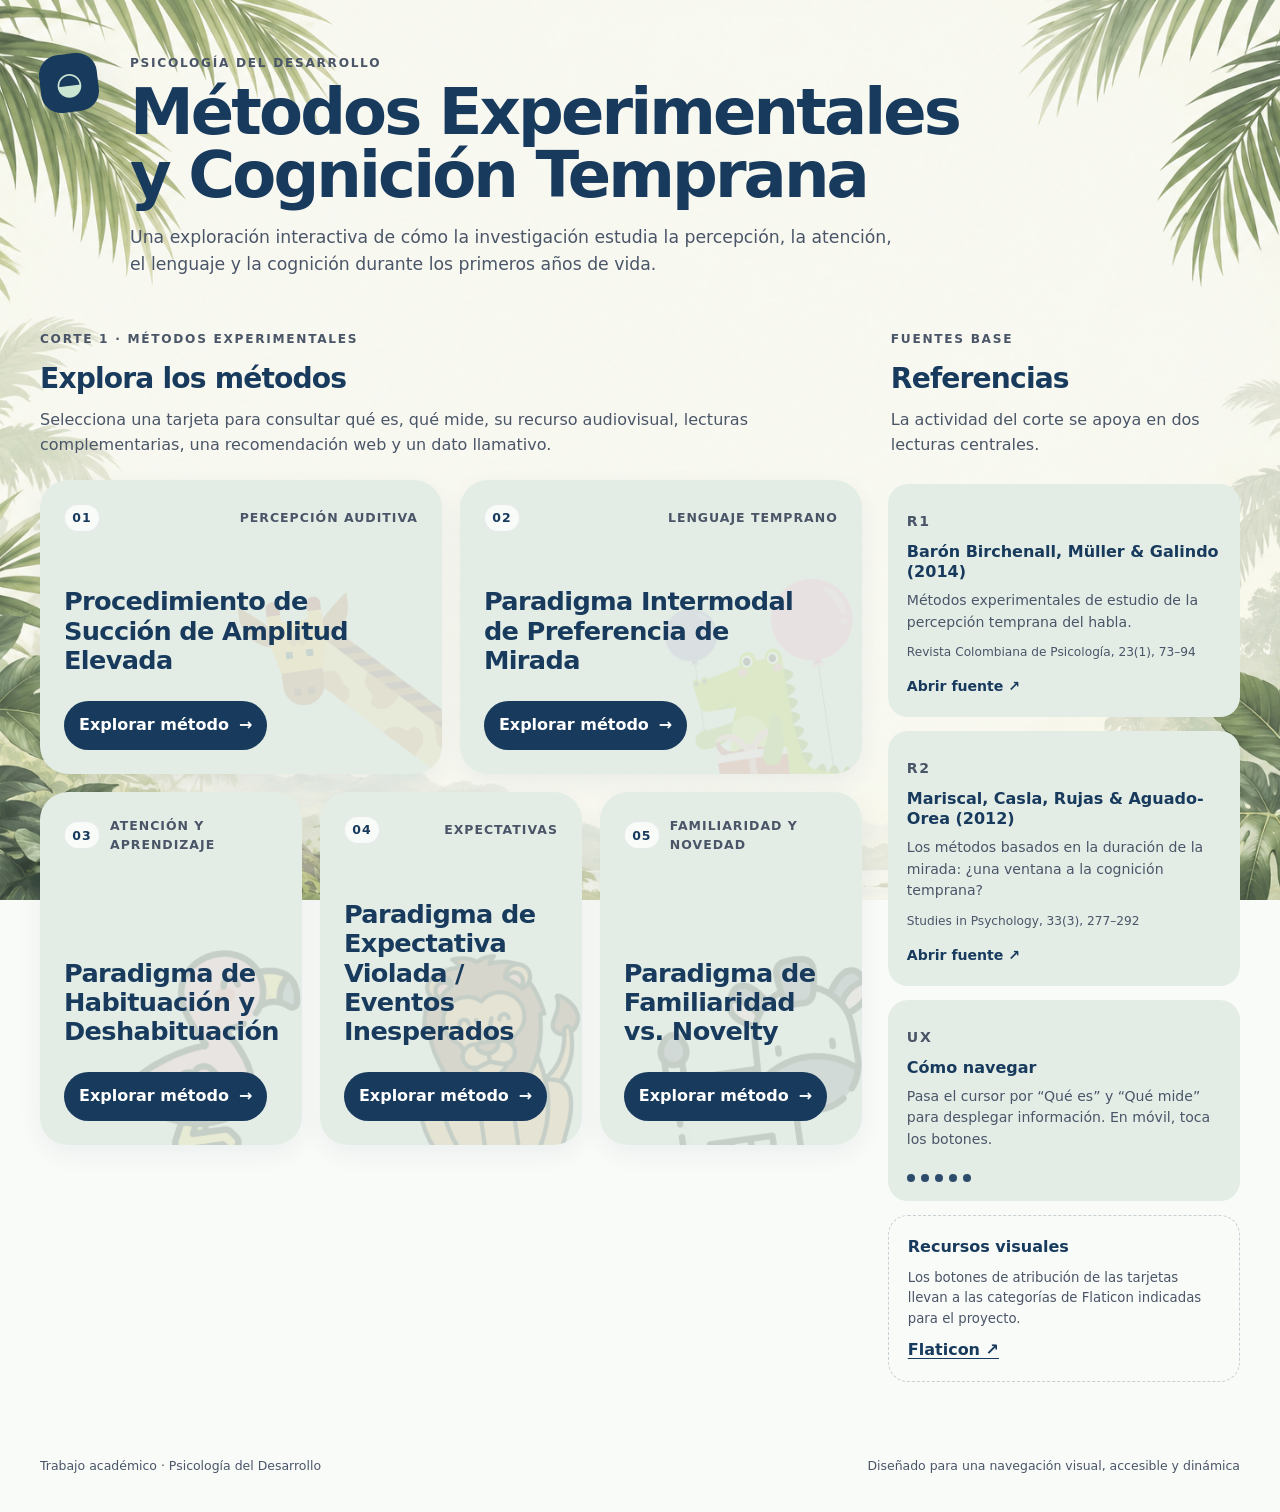
==== index.html @ c1bb855f "first commit" ====
<!DOCTYPE html>
<html lang="es">
<head>
  <meta charset="UTF-8" />
  <meta name="viewport" content="width=device-width, initial-scale=1.0" />
  <meta name="referrer" content="strict-origin-when-cross-origin" />
  <meta name="description" content="Métodos experimentales y cognición temprana — Psicología del Desarrollo." />
  <title>Métodos Experimentales y Cognición Temprana</title>
  <link rel="stylesheet" href="styles.css" />
</head>
<body class="home-page">
  <header class="site-header reveal-up">
    <div class="brand-mark" aria-hidden="true">◒</div>
    <div>
      <p class="eyebrow">PSICOLOGÍA DEL DESARROLLO</p>
      <h1>Métodos Experimentales<br />y Cognición Temprana</h1>
      <p class="subtitle">Una exploración interactiva de cómo la investigación estudia la percepción, la atención, el lenguaje y la cognición durante los primeros años de vida.</p>
    </div>
  </header>

  <main class="layout-home">
    <section class="methods-column" aria-labelledby="metodos-heading">
      <div class="section-intro reveal-up">
        <p class="section-kicker">Corte 1 · Métodos experimentales</p>
        <h2 id="metodos-heading">Explora los métodos</h2>
        <p>Selecciona una tarjeta para consultar qué es, qué mide, su recurso audiovisual, lecturas complementarias, una recomendación web y un dato llamativo.</p>
      </div>

      <div class="methods-grid">
        <article class="method-card reveal-up delay-1">
          <div class="card-topline"><span class="badge">01</span><span>Percepción auditiva</span></div>
          <div class="animal-watermark" aria-hidden="true"><img src="icons/jirafa.png" alt="" /></div>
          <div class="card-content">
            <h3>Procedimiento de Succión de Amplitud Elevada</h3>
            <a class="primary-btn" href="method.html?id=has">Explorar método <span>→</span></a>
          </div>
        </article>

        <article class="method-card reveal-up delay-2">
          <div class="card-topline"><span class="badge">02</span><span>Lenguaje temprano</span></div>
          <div class="animal-watermark" aria-hidden="true"><img src="icons/cocodrilo.png" alt="" /></div>
          <div class="card-content">
            <h3>Paradigma Intermodal de Preferencia de Mirada</h3>
            <a class="primary-btn" href="method.html?id=ipl">Explorar método <span>→</span></a>
          </div>
        </article>

        <article class="method-card reveal-up delay-3">
          <div class="card-topline"><span class="badge">03</span><span>Atención y aprendizaje</span></div>
          <div class="animal-watermark" aria-hidden="true"><img src="icons/flamenco.png" alt="" /></div>
          <div class="card-content">
            <h3>Paradigma de Habituación y Deshabituación</h3>
            <a class="primary-btn" href="method.html?id=hab">Explorar método <span>→</span></a>
          </div>
        </article>

        <article class="method-card reveal-up delay-2">
          <div class="card-topline"><span class="badge">04</span><span>Expectativas</span></div>
          <div class="animal-watermark" aria-hidden="true"><img src="icons/leon.png" alt="" /></div>
          <div class="card-content">
            <h3>Paradigma de Expectativa Violada / Eventos Inesperados</h3>
            <a class="primary-btn" href="method.html?id=voe">Explorar método <span>→</span></a>
          </div>
        </article>

        <article class="method-card reveal-up delay-3">
          <div class="card-topline"><span class="badge">05</span><span>Familiaridad y novedad</span></div>
          <div class="animal-watermark" aria-hidden="true"><img src="icons/cebra.png" alt="" /></div>
          <div class="card-content">
            <h3>Paradigma de Familiaridad vs. Novelty</h3>
            <a class="primary-btn" href="method.html?id=fn">Explorar método <span>→</span></a>
          </div>
        </article>
      </div>
    </section>

    <aside class="references-column reveal-right" aria-labelledby="ref-heading">
      <div class="ref-header">
        <p class="section-kicker">Fuentes base</p>
        <h2 id="ref-heading">Referencias</h2>
        <p>La actividad del corte se apoya en dos lecturas centrales.</p>
      </div>

      <a class="reference-card" href="https://doi.org/10.15446/rcp.v23n1.37716" target="_blank" rel="noopener">
        <span class="ref-number">R1</span>
        <strong>Barón Birchenall, Müller &amp; Galindo (2014)</strong>
        <span>Métodos experimentales de estudio de la percepción temprana del habla.</span>
        <small>Revista Colombiana de Psicología, 23(1), 73–94</small>
        <span class="external">Abrir fuente ↗</span>
      </a>

      <a class="reference-card" href="https://doi.org/10.1174/021093912803758219" target="_blank" rel="noopener">
        <span class="ref-number">R2</span>
        <strong>Mariscal, Casla, Rujas &amp; Aguado-Orea (2012)</strong>
        <span>Los métodos basados en la duración de la mirada: ¿una ventana a la cognición temprana?</span>
        <small>Studies in Psychology, 33(3), 277–292</small>
        <span class="external">Abrir fuente ↗</span>
      </a>

      <div class="reference-card compact-card">
        <span class="ref-number">UX</span>
        <strong>Cómo navegar</strong>
        <span>Pasa el cursor por “Qué es” y “Qué mide” para desplegar información. En móvil, toca los botones.</span>
        <div class="progress-dots" aria-label="Cinco métodos disponibles"><span></span><span></span><span></span><span></span><span></span></div>
      </div>

      <div class="credits-card">
        <strong>Recursos visuales</strong>
        <p>Los botones de atribución de las tarjetas llevan a las categorías de Flaticon indicadas para el proyecto.</p>
        <a href="https://www.flaticon.es/" target="_blank" rel="noopener">Flaticon ↗</a>
      </div>
    </aside>
  </main>

  <footer class="site-footer">
    <span>Trabajo académico · Psicología del Desarrollo</span>
    <span>Diseñado para una navegación visual, accesible y dinámica</span>
  </footer>
  <script src="app.js"></script>
</body>
</html>
---- styles.css ----
:root {
  --ivory: #F9FBF8;
  --sage: #E3EDE6;
  --mint: #CBE5D3;
  --sapphire: #183A5D;
  --slate: #4A5568;
  --white: #ffffff;
  --shadow: 0 18px 45px rgba(24, 58, 93, .10);
  --radius-lg: 28px;
  --radius-md: 20px;
  --radius-sm: 14px;
}

* { box-sizing: border-box; }
html { scroll-behavior: smooth; }
body {
  margin: 0;
  background-color: var(--ivory);
  background-image: url("fondo.png");
  background-size: cover;
  background-position: center top;
  background-repeat: no-repeat;
  background-attachment: fixed;
  color: var(--sapphire);
  font-family: Inter, ui-sans-serif, system-ui, -apple-system, BlinkMacSystemFont, "Segoe UI", sans-serif;
  line-height: 1.55;
}
a { color: inherit; }
button, a { -webkit-tap-highlight-color: transparent; }

.site-header {
  display: grid;
  grid-template-columns: 70px 1fr;
  gap: 20px;
  align-items: start;
  max-width: 1320px;
  margin: 0 auto;
  padding: 54px 40px 22px;
}
.brand-mark {
  width: 58px;
  height: 58px;
  display: grid;
  place-items: center;
  border-radius: 20px;
  background: var(--sapphire);
  color: var(--mint);
  font-size: 31px;
  box-shadow: var(--shadow);
  transform: rotate(-7deg);
}
.eyebrow, .section-kicker {
  margin: 0 0 8px;
  font-size: .76rem;
  font-weight: 800;
  letter-spacing: .14em;
  text-transform: uppercase;
  color: var(--slate);
}
.site-header h1 {
  margin: 0;
  max-width: 860px;
  font-size: clamp(2.4rem, 5vw, 4.8rem);
  line-height: .98;
  letter-spacing: -.045em;
}
.subtitle {
  margin: 18px 0 0;
  max-width: 780px;
  color: var(--slate);
  font-size: 1.08rem;
}

.layout-home {
  max-width: 1320px;
  margin: 0 auto;
  padding: 22px 40px 54px;
  display: grid;
  grid-template-columns: minmax(0, 7fr) minmax(280px, 3fr);
  gap: 26px;
  align-items: start;
}
.section-intro {
  padding: 8px 0 22px;
}
.section-intro h2, .ref-header h2 {
  margin: 0;
  font-size: clamp(1.5rem, 2.2vw, 2.25rem);
  letter-spacing: -.03em;
}
.section-intro p:last-child, .ref-header p:last-child {
  max-width: 780px;
  margin: 8px 0 0;
  color: var(--slate);
}

.methods-grid {
  display: grid;
  grid-template-columns: repeat(6, minmax(0, 1fr));
  grid-auto-rows: minmax(255px, auto);
  gap: 18px;
}
.method-card {
  position: relative;
  min-height: 0;
  height: 100%;
  padding: 24px;
  border-radius: var(--radius-lg);
  background: var(--sage);
  box-shadow: 0 9px 25px rgba(24, 58, 93, .06);
  overflow: hidden;
  display: flex;
  flex-direction: column;
  transition: transform .28s ease, box-shadow .28s ease, background .28s ease;
}
.method-card:hover {
  transform: translateY(-7px);
  background: var(--mint);
  box-shadow: var(--shadow);
}
.method-card:nth-child(1), .method-card:nth-child(2) { grid-column: span 3; }
.method-card:nth-child(3), .method-card:nth-child(4), .method-card:nth-child(5) { grid-column: span 2; }
.card-topline {
  display: flex;
  justify-content: space-between;
  gap: 10px;
  align-items: center;
  color: var(--slate);
  font-size: .78rem;
  font-weight: 750;
  text-transform: uppercase;
  letter-spacing: .08em;
}
.badge {
  display: inline-grid;
  place-items: center;
  min-width: 36px;
  height: 28px;
  border-radius: 999px;
  background: var(--ivory);
  color: var(--sapphire);
  box-shadow: inset 0 0 0 1px rgba(24,58,93,.08);
}
.animal-watermark {
  position: absolute;
  right: -18px;
  bottom: -28px;
  width: clamp(145px, 21vw, 220px);
  opacity: .13;
  transform: rotate(-8deg);
  transition: opacity .3s ease, transform .3s ease, scale .3s ease;
  pointer-events: none;
  user-select: none;
}
.animal-watermark img { display: block; width: 100%; height: auto; }
.method-card:hover .animal-watermark {
  opacity: .22;
  transform: rotate(-3deg) scale(1.05);
}
.card-content {
  position: relative;
  z-index: 1;
  display: flex;
  flex: 1;
  flex-direction: column;
  justify-content: flex-end;
  padding-top: 30px;
}
.method-card h3 {
  margin: 10;
  max-width: 92%;
  font-size: clamp(1.25rem, 2vw, 1.65rem);
  line-height: 1.15;
  letter-spacing: -.025em;
}
.method-card p {
  margin: 12px 0 20px;
  color: var(--slate);
  font-size: .96rem;
}
.primary-btn {
  display: inline-flex;
  align-items: center;
  justify-content: center;
  gap: 10px;
  width: fit-content;
  padding: 12px 15px;
  border-radius: 999px;
  background: var(--sapphire);
  color: var(--white);
  text-decoration: none;
  font-weight: 800;
  transition: transform .2s ease, background .2s ease, gap .2s ease;
}
.primary-btn:hover, .primary-btn:focus-visible { background: #102f4b; transform: translateX(2px); gap: 14px; }
.icon-source {
  position: relative;
  z-index: 2;
  display: block;
  margin-top: 14px;
  font-size: .68rem;
  color: var(--slate);
  text-decoration: underline;
  text-underline-offset: 3px;
  opacity: .8;
}

.references-column { display: grid; gap: 14px; }
.ref-header { padding: 8px 3px 12px; }
.reference-card, .credits-card {
  display: block;
  padding: 19px;
  border-radius: var(--radius-md);
  background: var(--sage);
  text-decoration: none;
  color: var(--sapphire);
  transition: transform .23s ease, background .23s ease, box-shadow .23s ease;
}
.reference-card:hover, .reference-card:focus-visible { transform: translateY(-4px); background: var(--mint); box-shadow: var(--shadow); }
.reference-card > * { display: block; }
.ref-number {
  font-size: .72rem;
  font-weight: 900;
  letter-spacing: .12em;
  color: var(--slate);
  margin-bottom: 9px;
}
.reference-card strong { font-size: 1rem; line-height: 1.25; }
.reference-card span { margin-top: 8px; color: var(--slate); font-size: .88rem; }
.reference-card small { margin-top: 10px; color: var(--slate); font-size: .76rem; }
.external { margin-top: 14px !important; font-weight: 800; color: var(--sapphire) !important; }
.compact-card { cursor: default; }
.progress-dots { display: flex !important; gap: 6px; margin-top: 15px !important; }
.progress-dots span { width: 8px; height: 8px; border-radius: 50%; background: var(--sapphire); opacity: .28; }
.progress-dots span:nth-child(-n+5) { opacity: .9; }
.credits-card { background: transparent; border: 1px dashed rgba(24,58,93,.22); }
.credits-card p { color: var(--slate); font-size: .83rem; margin: 8px 0; }
.credits-card a { font-weight: 800; text-decoration: underline; text-underline-offset: 3px; }
.site-footer {
  max-width: 1320px;
  margin: 0 auto;
  padding: 20px 40px 36px;
  display: flex;
  justify-content: space-between;
  gap: 18px;
  color: var(--slate);
  font-size: .78rem;
}

/* method pages */
.method-shell { max-width: 1320px; margin: 0 auto; padding: 24px 40px 60px; }
.back-link { display: inline-flex; gap: 8px; align-items: center; color: var(--slate); text-decoration: none; font-weight: 800; }
.back-link:hover { color: var(--sapphire); }
.method-hero { padding: 30px 0 28px; text-align: center; }
.method-hero .chip { display: inline-flex; padding: 7px 11px; border-radius: 999px; background: var(--mint); font-weight: 800; font-size: .75rem; letter-spacing: .09em; text-transform: uppercase; }
.method-hero h1 { margin: 15px auto 10px; max-width: 950px; font-size: clamp(2rem, 5vw, 4rem); line-height: 1.02; letter-spacing: -.04em; }
.method-hero p { max-width: 780px; margin: 0 auto; color: var(--slate); font-size: 1.02rem; }
.content-stack { display: grid; gap: 20px; }
.block { display: grid; grid-template-columns: 1fr 1fr; gap: 18px; }
.panel {
  position: relative;
  background: var(--sage);
  border-radius: var(--radius-lg);
  padding: 24px;
  min-height: 280px;
  box-shadow: 0 9px 25px rgba(24, 58, 93, .055);
}
.panel h2 { margin: 0; font-size: 1.08rem; letter-spacing: -.015em; }
.panel h3 { margin: 0; font-size: 1.2rem; }
.panel p { color: var(--slate); }
.panel-heading { display: flex; align-items: flex-start; justify-content: space-between; gap: 18px; }
.mini-kicker { display: block; margin-bottom: 5px; color: var(--slate); font-size: .68rem; font-weight: 900; letter-spacing: .12em; text-transform: uppercase; }
.panel-mark { flex: 0 0 auto; display: grid; place-items: center; width: 42px; height: 42px; border-radius: 14px; background: var(--mint); color: var(--sapphire); font-size: .78rem; font-weight: 900; }
.concept-summary { max-width: 560px; margin: 13px 0 0; }
.concept-panel { min-height: 320px; }
.action-row {
  display: grid;
  grid-template-columns: repeat(2, minmax(0, 1fr));
  gap: 12px;
  margin-top: 22px;
}
.concept-info { margin-top: 0; }
.info-trigger {
  width: 100%;
  min-height: 76px;
  border: 1px solid rgba(24,58,93,.08);
  padding: 14px 17px;
  border-radius: 18px;
  background: var(--ivory);
  color: var(--sapphire);
  font: inherit;
  font-weight: 900;
  text-align: left;
  cursor: pointer;
  box-shadow: inset 0 0 0 1px rgba(24,58,93,.03);
  transition: transform .2s ease, background .2s ease, box-shadow .2s ease;
}
.info-trigger::after {
  content: '↗';
  float: right;
  color: var(--slate);
  margin-top: -22px;
}
.info-trigger:hover, .info-trigger:focus-visible, .info-trigger[aria-expanded="true"] {
  background: var(--mint);
  transform: translateY(-2px);
  box-shadow: 0 8px 18px rgba(24,58,93,.08);
  outline: none;
}
.info-trigger span, .info-trigger small { display: block; }
.info-trigger span { font-size: 1rem; line-height: 1.15; }
.info-trigger small { margin-top: 4px; color: var(--slate); font-size: .7rem; font-weight: 750; line-height: 1.25; }
.concept-popover {
  margin-top: 12px;
  padding: 18px 20px;
  border-radius: 18px;
  background: var(--ivory);
  color: var(--sapphire);
  border: 1px solid rgba(24,58,93,.08);
  box-shadow: 0 15px 34px rgba(24,58,93,.10);
  animation: concept-open .2s ease both;
}
.concept-popover[hidden] { display: none; }
.concept-popover-head {
  display: flex;
  align-items: flex-start;
  justify-content: space-between;
  gap: 18px;
  margin-bottom: 8px;
}
.concept-popover-head h3 { margin: 0; font-size: 1.15rem; }
.popover-badge {
  flex: 0 0 auto;
  display: grid;
  place-items: center;
  min-width: 36px;
  height: 30px;
  padding: 0 9px;
  border-radius: 999px;
  background: var(--mint);
  color: var(--sapphire);
  font-size: .72rem;
  font-weight: 900;
}
.concept-popover p { margin: 8px 0 0; }
.concept-popover .quote { margin-top: 4px; }
.video-shell { position: relative; }
.video-frame {
  width: 100%;
  min-height: 320px;
  border: 0;
  border-radius: 18px;
  background: #d6dfda;
  display: block;
  object-fit: cover;
}
.quote-label { display: block; margin-bottom: 7px; font-size: .73rem; font-weight: 900; letter-spacing: .08em; text-transform: uppercase; color: var(--slate); }
.quote { margin: 0; font-weight: 650; }
.source-mini { margin: 10px 0 0; font-size: .75rem; color: var(--slate); }
.video-frame { width: 100%; min-height: 320px; border: 0; border-radius: 18px; background: #d6dfda; display: block; }
.video-local-fallback {
  min-height: 320px;
  padding: 30px;
  border-radius: 18px;
  border: 1px solid rgba(24,58,93,.10);
  background: rgba(249,251,248,.86);
  display: grid;
  align-content: center;
  justify-items: start;
  gap: 8px;
}
.video-fallback-icon {
  width: 52px;
  height: 52px;
  border-radius: 16px;
  display: grid;
  place-items: center;
  background: var(--mint);
  color: var(--sapphire);
  font-weight: 900;
  font-size: 1.15rem;
}
.video-local-fallback strong { font-size: 1.15rem; }
.video-local-fallback p { max-width: 700px; margin: 0; color: var(--slate); }
.video-fallback-actions { display: flex; flex-wrap: wrap; gap: 14px; align-items: center; margin-top: 8px; }
.secondary-link { color: var(--sapphire); font-weight: 800; text-decoration: underline; text-underline-offset: 4px; }
.video-note { font-size: .74rem; color: var(--slate); margin-top: 9px; }
.article-list { display: grid; grid-template-columns: 1fr 1fr; gap: 12px; margin-top: 14px; }
.article-card { background: rgba(249,251,248,.72); border-radius: 18px; text-decoration: none; padding: 12px; transition: transform .2s ease, background .2s ease, box-shadow .2s ease; }
.article-card:hover, .article-card:focus-visible { transform: translateY(-4px); background: var(--ivory); box-shadow: 0 12px 25px rgba(24,58,93,.08); }
.article-thumb { position: relative; overflow: hidden; height: 145px; border-radius: 14px; background: var(--sage); }
.article-thumb img { display: block; width: 100%; height: 100%; object-fit: cover; transition: transform .3s ease; }
.article-card:hover .article-thumb img, .article-card:focus-visible .article-thumb img { transform: scale(1.035); }
.thumb-link-label { position: absolute; right: 10px; bottom: 10px; padding: 6px 9px; border-radius: 999px; background: rgba(249,251,248,.92); color: var(--sapphire); font-size: .67rem; font-weight: 900; letter-spacing: .05em; text-transform: uppercase; }
.article-lang { margin-top: 9px; font-size: .7rem; font-weight: 900; text-transform: uppercase; letter-spacing: .08em; color: var(--slate); }
.article-card strong { display: block; margin-top: 4px; line-height: 1.22; }
.article-card p { margin: 7px 0 0; font-size: .78rem; }
.dev-box { display: grid; place-items: center; min-height: 195px; margin-top: 15px; border: 2px dashed rgba(24,58,93,.22); border-radius: 18px; text-align: center; background: rgba(249,251,248,.55); }
.dev-badge { display: inline-flex; padding: 8px 12px; border-radius: 999px; background: var(--mint); font-weight: 900; }
.dev-box p { margin: 10px 18px 0; max-width: 420px; }
.recommendation-link { display: inline-flex; margin-top: 6px; font-weight: 900; text-decoration: underline; text-underline-offset: 4px; }
.fact-box { display: flex; flex-direction: column; justify-content: space-between; background: var(--sapphire); color: var(--white); }
.fact-box p { color: var(--white); font-size: 1.16rem; line-height: 1.35; }
.fact-icon { width: 50px; height: 50px; display:grid; place-items:center; border-radius: 16px; background: var(--mint); color: var(--sapphire); font-size: 1.5rem; }
.refline { margin-top: 16px; padding-top: 14px; border-top: 1px solid rgba(255,255,255,.16); font-size: .74rem; opacity: .86; }
.method-sources { margin-top: 4px; padding: 19px 22px; border-radius: var(--radius-md); border: 1px dashed rgba(24,58,93,.2); }
.method-sources h2 { margin: 0; font-size: 1rem; }
.method-sources ul { margin: 8px 0 0; padding-left: 18px; color: var(--slate); font-size: .82rem; }
.method-sources a { color: var(--sapphire); }
.loading { min-height: 100vh; display: grid; place-items: center; color: var(--slate); }

.reveal-up, .reveal-right { opacity: 0; transform: translateY(22px); animation: reveal 1.18s cubic-bezier(.2,.7,.2,1) forwards; }
.reveal-right { transform: translateX(28px); }
.delay-1 { animation-delay: .12s; }
.delay-2 { animation-delay: .23s; }
.delay-3 { animation-delay: .34s; }
@keyframes reveal { to { opacity: 1; transform: translate(0,0); } }
@keyframes concept-open { from { opacity: 0; transform: translateY(-4px); } to { opacity: 1; transform: translateY(0); } }

@media (min-width: 1040px) {
  .method-card:nth-child(1), .method-card:nth-child(2) { grid-column: span 3; }
  .method-card:nth-child(3), .method-card:nth-child(4), .method-card:nth-child(5) { grid-column: span 2; }
}
@media (max-width: 1039px) {
  .layout-home { grid-template-columns: 1fr; }
  .methods-grid { grid-template-columns: repeat(2, minmax(0, 1fr)); grid-auto-rows: minmax(270px, auto); }
  .method-card:nth-child(n) { grid-column: span 1; }
  .method-card:nth-child(5) { grid-column: 1 / -1; }
}
@media (max-width: 720px) {
  body { background-attachment: scroll; background-position: center top; }
  .site-header, .layout-home, .method-shell { padding-left: 18px; padding-right: 18px; }
  .site-header { grid-template-columns: 1fr; }
  .brand-mark { width: 50px; height: 50px; }
  .methods-grid, .block, .article-list, .action-row { grid-template-columns: 1fr; }
  .method-card:nth-child(n) { grid-column: 1; }
  .method-card.featured { min-height: 310px; }
  .panel { min-height: auto; }
  .concept-panel { min-height: 0; }
  .video-frame { min-height: 230px; }
  .site-footer { padding-left: 18px; padding-right: 18px; flex-direction: column; }
}
@media (prefers-reduced-motion: reduce) {
  html { scroll-behavior: auto; }
  *, *::before, *::after { animation-duration: .001ms !important; transition-duration: .001ms !important; }
}
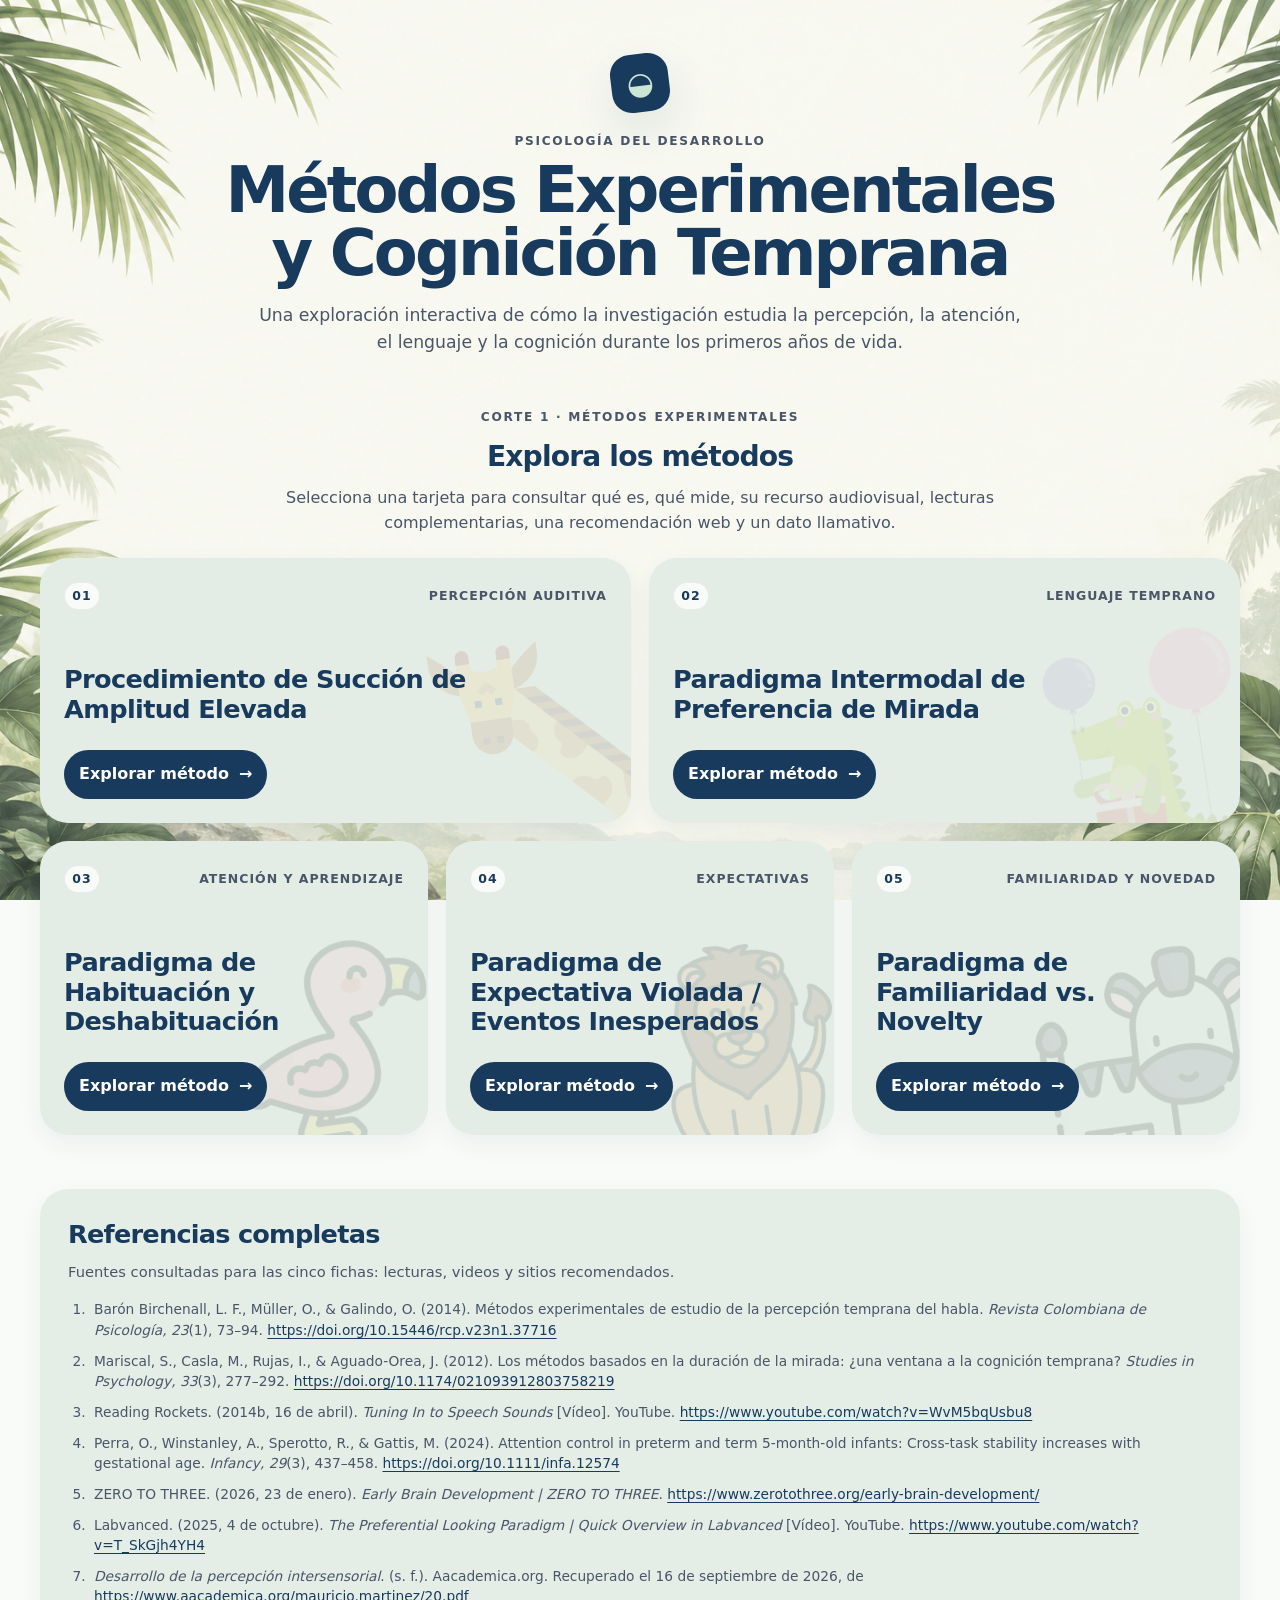
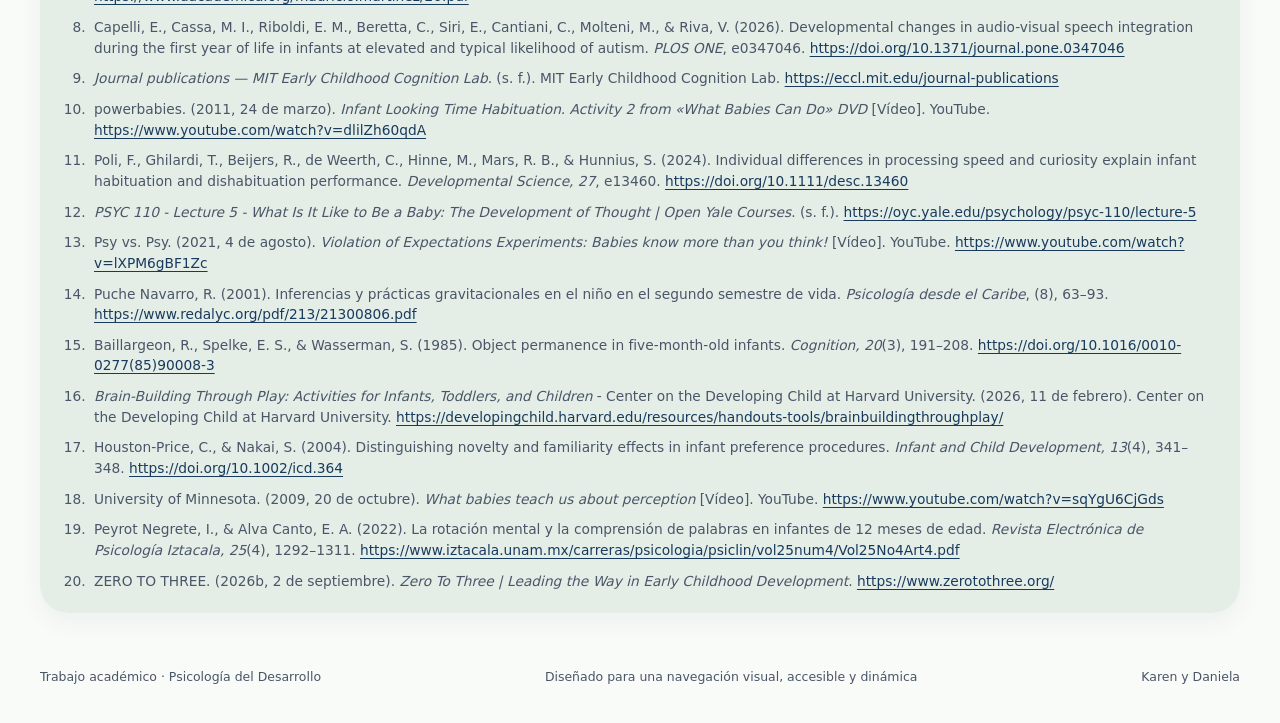
==== commit 951fc772: "feature dos" ====
--- a/index.html
+++ b/index.html
@@ -73,48 +73,20 @@
         </article>
       </div>
     </section>
+  </main>
 
-    <aside class="references-column reveal-right" aria-labelledby="ref-heading">
-      <div class="ref-header">
-        <p class="section-kicker">Fuentes base</p>
-        <h2 id="ref-heading">Referencias</h2>
-        <p>La actividad del corte se apoya en dos lecturas centrales.</p>
-      </div>
-
-      <a class="reference-card" href="https://doi.org/10.15446/rcp.v23n1.37716" target="_blank" rel="noopener">
-        <span class="ref-number">R1</span>
-        <strong>Barón Birchenall, Müller &amp; Galindo (2014)</strong>
-        <span>Métodos experimentales de estudio de la percepción temprana del habla.</span>
-        <small>Revista Colombiana de Psicología, 23(1), 73–94</small>
-        <span class="external">Abrir fuente ↗</span>
-      </a>
-
-      <a class="reference-card" href="https://doi.org/10.1174/021093912803758219" target="_blank" rel="noopener">
-        <span class="ref-number">R2</span>
-        <strong>Mariscal, Casla, Rujas &amp; Aguado-Orea (2012)</strong>
-        <span>Los métodos basados en la duración de la mirada: ¿una ventana a la cognición temprana?</span>
-        <small>Studies in Psychology, 33(3), 277–292</small>
-        <span class="external">Abrir fuente ↗</span>
-      </a>
-
-      <div class="reference-card compact-card">
-        <span class="ref-number">UX</span>
-        <strong>Cómo navegar</strong>
-        <span>Pasa el cursor por “Qué es” y “Qué mide” para desplegar información. En móvil, toca los botones.</span>
-        <div class="progress-dots" aria-label="Cinco métodos disponibles"><span></span><span></span><span></span><span></span><span></span></div>
-      </div>
-
-      <div class="credits-card">
-        <strong>Recursos visuales</strong>
-        <p>Los botones de atribución de las tarjetas llevan a las categorías de Flaticon indicadas para el proyecto.</p>
-        <a href="https://www.flaticon.es/" target="_blank" rel="noopener">Flaticon ↗</a>
-      </div>
-    </aside>
-  </main>
+  <section class="full-refs" aria-labelledby="all-refs-heading">
+    <div class="full-refs-inner">
+      <h2 id="all-refs-heading">Referencias completas</h2>
+      <p class="full-refs-intro">Fuentes consultadas para las cinco fichas: lecturas, videos y sitios recomendados.</p>
+      <ol data-references-list></ol>
+    </div>
+  </section>
 
   <footer class="site-footer">
     <span>Trabajo académico · Psicología del Desarrollo</span>
     <span>Diseñado para una navegación visual, accesible y dinámica</span>
+    <span>Karen y Daniela</span>
   </footer>
   <script src="app.js"></script>
 </body>
--- a/styles.css
+++ b/styles.css
@@ -30,9 +30,10 @@
 
 .site-header {
   display: grid;
-  grid-template-columns: 70px 1fr;
+  grid-template-columns: minmax(0, 1fr);
+  justify-items: center;
+  text-align: center;
   gap: 20px;
-  align-items: start;
   max-width: 1320px;
   margin: 0 auto;
   padding: 54px 40px 22px;
@@ -58,14 +59,14 @@
   color: var(--slate);
 }
 .site-header h1 {
-  margin: 0;
+  margin: 0 auto;
   max-width: 860px;
   font-size: clamp(2.4rem, 5vw, 4.8rem);
   line-height: .98;
   letter-spacing: -.045em;
 }
 .subtitle {
-  margin: 18px 0 0;
+  margin: 18px auto 0;
   max-width: 780px;
   color: var(--slate);
   font-size: 1.08rem;
@@ -76,21 +77,22 @@
   margin: 0 auto;
   padding: 22px 40px 54px;
   display: grid;
-  grid-template-columns: minmax(0, 7fr) minmax(280px, 3fr);
+  grid-template-columns: minmax(0, 1fr);
   gap: 26px;
   align-items: start;
 }
 .section-intro {
   padding: 8px 0 22px;
-}
-.section-intro h2, .ref-header h2 {
+  text-align: center;
+}
+.section-intro h2 {
   margin: 0;
   font-size: clamp(1.5rem, 2.2vw, 2.25rem);
   letter-spacing: -.03em;
 }
-.section-intro p:last-child, .ref-header p:last-child {
+.section-intro p:last-child {
   max-width: 780px;
-  margin: 8px 0 0;
+  margin: 8px auto 0;
   color: var(--slate);
 }
 
@@ -205,37 +207,6 @@
   opacity: .8;
 }
 
-.references-column { display: grid; gap: 14px; }
-.ref-header { padding: 8px 3px 12px; }
-.reference-card, .credits-card {
-  display: block;
-  padding: 19px;
-  border-radius: var(--radius-md);
-  background: var(--sage);
-  text-decoration: none;
-  color: var(--sapphire);
-  transition: transform .23s ease, background .23s ease, box-shadow .23s ease;
-}
-.reference-card:hover, .reference-card:focus-visible { transform: translateY(-4px); background: var(--mint); box-shadow: var(--shadow); }
-.reference-card > * { display: block; }
-.ref-number {
-  font-size: .72rem;
-  font-weight: 900;
-  letter-spacing: .12em;
-  color: var(--slate);
-  margin-bottom: 9px;
-}
-.reference-card strong { font-size: 1rem; line-height: 1.25; }
-.reference-card span { margin-top: 8px; color: var(--slate); font-size: .88rem; }
-.reference-card small { margin-top: 10px; color: var(--slate); font-size: .76rem; }
-.external { margin-top: 14px !important; font-weight: 800; color: var(--sapphire) !important; }
-.compact-card { cursor: default; }
-.progress-dots { display: flex !important; gap: 6px; margin-top: 15px !important; }
-.progress-dots span { width: 8px; height: 8px; border-radius: 50%; background: var(--sapphire); opacity: .28; }
-.progress-dots span:nth-child(-n+5) { opacity: .9; }
-.credits-card { background: transparent; border: 1px dashed rgba(24,58,93,.22); }
-.credits-card p { color: var(--slate); font-size: .83rem; margin: 8px 0; }
-.credits-card a { font-weight: 800; text-decoration: underline; text-underline-offset: 3px; }
 .site-footer {
   max-width: 1320px;
   margin: 0 auto;
@@ -246,6 +217,7 @@
   color: var(--slate);
   font-size: .78rem;
 }
+.site-footer a { font-weight: 800; text-decoration: underline; text-underline-offset: 3px; }
 
 /* method pages */
 .method-shell { max-width: 1320px; margin: 0 auto; padding: 24px 40px 60px; }
@@ -388,25 +360,29 @@
 .article-list { display: grid; grid-template-columns: 1fr 1fr; gap: 12px; margin-top: 14px; }
 .article-card { background: rgba(249,251,248,.72); border-radius: 18px; text-decoration: none; padding: 12px; transition: transform .2s ease, background .2s ease, box-shadow .2s ease; }
 .article-card:hover, .article-card:focus-visible { transform: translateY(-4px); background: var(--ivory); box-shadow: 0 12px 25px rgba(24,58,93,.08); }
-.article-thumb { position: relative; overflow: hidden; height: 145px; border-radius: 14px; background: var(--sage); }
-.article-thumb img { display: block; width: 100%; height: 100%; object-fit: cover; transition: transform .3s ease; }
-.article-card:hover .article-thumb img, .article-card:focus-visible .article-thumb img { transform: scale(1.035); }
+.article-thumb, .web-thumb, .activity-link { position: relative; display: block; overflow: hidden; aspect-ratio: 16 / 9; border-radius: 14px; background: var(--sage); }
+.article-thumb img, .web-thumb img, .activity-link img { display: block; width: 100%; height: 100%; object-fit: cover; transition: transform .3s ease; }
+.article-card:hover .article-thumb img, .article-card:focus-visible .article-thumb img,
+.web-thumb:hover img, .web-thumb:focus-visible img,
+.activity-link:hover img, .activity-link:focus-visible img { transform: scale(1.035); }
+.web-thumb, .activity-link { margin: 14px 0 12px; text-decoration: none; }
+.activity-link { margin-bottom: 0; }
+.web-thumb:focus-visible, .activity-link:focus-visible { outline: 3px solid var(--sapphire); outline-offset: 4px; }
 .thumb-link-label { position: absolute; right: 10px; bottom: 10px; padding: 6px 9px; border-radius: 999px; background: rgba(249,251,248,.92); color: var(--sapphire); font-size: .67rem; font-weight: 900; letter-spacing: .05em; text-transform: uppercase; }
+@media (hover: hover) {
+  .thumb-link-label { opacity: 0; transition: opacity .2s ease; }
+  .article-card:hover .thumb-link-label, .article-card:focus-visible .thumb-link-label,
+  .web-thumb:hover .thumb-link-label, .web-thumb:focus-visible .thumb-link-label,
+  .activity-link:hover .thumb-link-label, .activity-link:focus-visible .thumb-link-label { opacity: 1; }
+}
 .article-lang { margin-top: 9px; font-size: .7rem; font-weight: 900; text-transform: uppercase; letter-spacing: .08em; color: var(--slate); }
 .article-card strong { display: block; margin-top: 4px; line-height: 1.22; }
 .article-card p { margin: 7px 0 0; font-size: .78rem; }
-.dev-box { display: grid; place-items: center; min-height: 195px; margin-top: 15px; border: 2px dashed rgba(24,58,93,.22); border-radius: 18px; text-align: center; background: rgba(249,251,248,.55); }
-.dev-badge { display: inline-flex; padding: 8px 12px; border-radius: 999px; background: var(--mint); font-weight: 900; }
-.dev-box p { margin: 10px 18px 0; max-width: 420px; }
 .recommendation-link { display: inline-flex; margin-top: 6px; font-weight: 900; text-decoration: underline; text-underline-offset: 4px; }
 .fact-box { display: flex; flex-direction: column; justify-content: space-between; background: var(--sapphire); color: var(--white); }
 .fact-box p { color: var(--white); font-size: 1.16rem; line-height: 1.35; }
 .fact-icon { width: 50px; height: 50px; display:grid; place-items:center; border-radius: 16px; background: var(--mint); color: var(--sapphire); font-size: 1.5rem; }
 .refline { margin-top: 16px; padding-top: 14px; border-top: 1px solid rgba(255,255,255,.16); font-size: .74rem; opacity: .86; }
-.method-sources { margin-top: 4px; padding: 19px 22px; border-radius: var(--radius-md); border: 1px dashed rgba(24,58,93,.2); }
-.method-sources h2 { margin: 0; font-size: 1rem; }
-.method-sources ul { margin: 8px 0 0; padding-left: 18px; color: var(--slate); font-size: .82rem; }
-.method-sources a { color: var(--sapphire); }
 .loading { min-height: 100vh; display: grid; place-items: center; color: var(--slate); }
 
 .reveal-up, .reveal-right { opacity: 0; transform: translateY(22px); animation: reveal 1.18s cubic-bezier(.2,.7,.2,1) forwards; }
@@ -430,7 +406,6 @@
 @media (max-width: 720px) {
   body { background-attachment: scroll; background-position: center top; }
   .site-header, .layout-home, .method-shell { padding-left: 18px; padding-right: 18px; }
-  .site-header { grid-template-columns: 1fr; }
   .brand-mark { width: 50px; height: 50px; }
   .methods-grid, .block, .article-list, .action-row { grid-template-columns: 1fr; }
   .method-card:nth-child(n) { grid-column: 1; }
@@ -444,3 +419,23 @@
   html { scroll-behavior: auto; }
   *, *::before, *::after { animation-duration: .001ms !important; transition-duration: .001ms !important; }
 }
+
+/* ---------- Video de referencia ---------- */
+.video-ref { margin: 12px 2px 0; font-size: .84rem; color: var(--slate); }
+.video-ref span { display: block; margin-top: 3px; font-size: .78rem; }
+
+/* ---------- Referencias completas (inicio) ---------- */
+.full-refs { max-width: 1320px; margin: 0 auto; padding: 0 40px 34px; }
+.full-refs-inner { padding: 26px 28px 22px; border-radius: var(--radius-lg); background: rgba(227,237,230,.92); box-shadow: 0 9px 25px rgba(24,58,93,.055); }
+.full-refs h2 { margin: 0; font-size: clamp(1.3rem, 2vw, 1.8rem); letter-spacing: -.03em; }
+.full-refs-intro { margin: 6px 0 0; max-width: 720px; color: var(--slate); font-size: .92rem; }
+.full-refs ol { margin: 16px 0 0; padding-left: 22px; display: grid; gap: 10px; color: var(--slate); font-size: .86rem; line-height: 1.5; }
+.full-refs li { padding-left: 4px; overflow-wrap: anywhere; }
+.full-refs li a { color: var(--sapphire); text-decoration: underline; text-underline-offset: 3px; }
+@media (max-width: 720px) {
+  .full-refs { padding-left: 18px; padding-right: 18px; }
+  .full-refs-inner { padding: 20px 18px; }
+}
+
+/* El atributo hidden debe ganar a display:grid/block (p. ej., aviso de video pendiente). */
+[hidden] { display: none !important; }
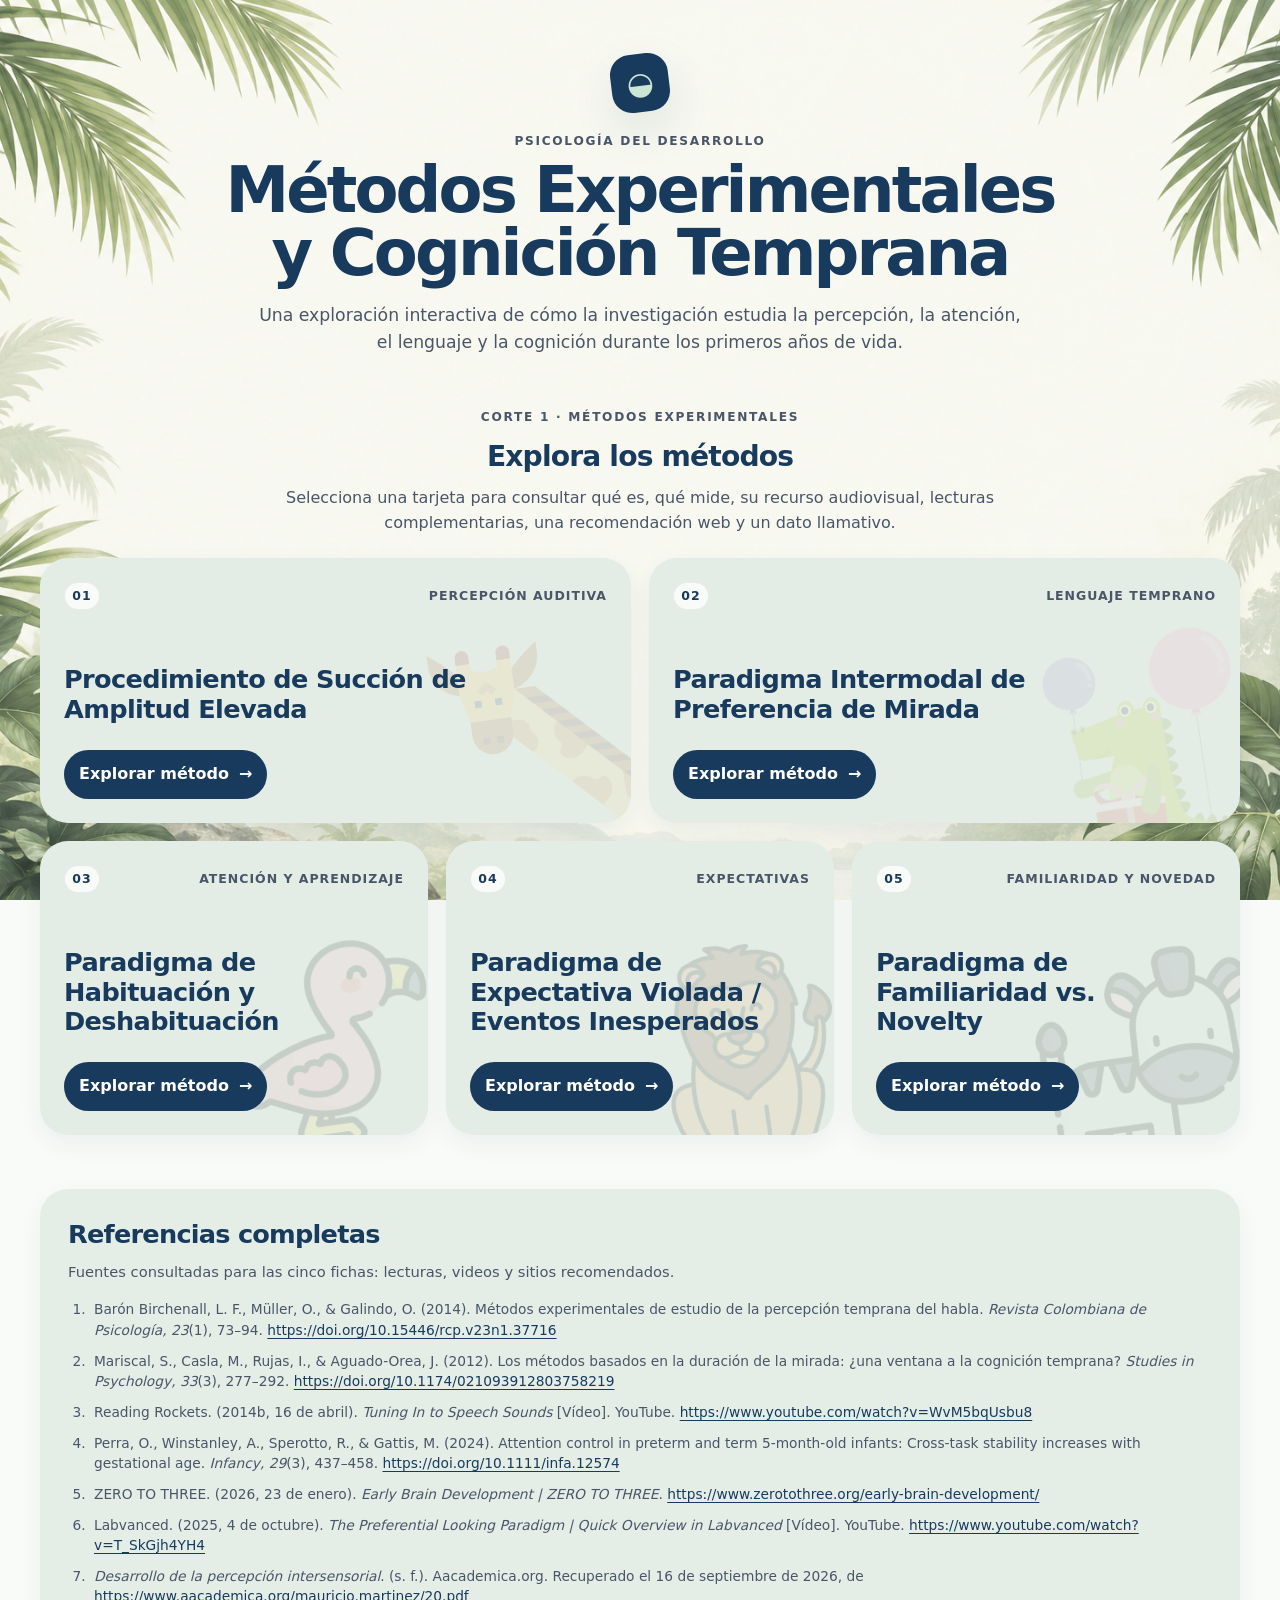
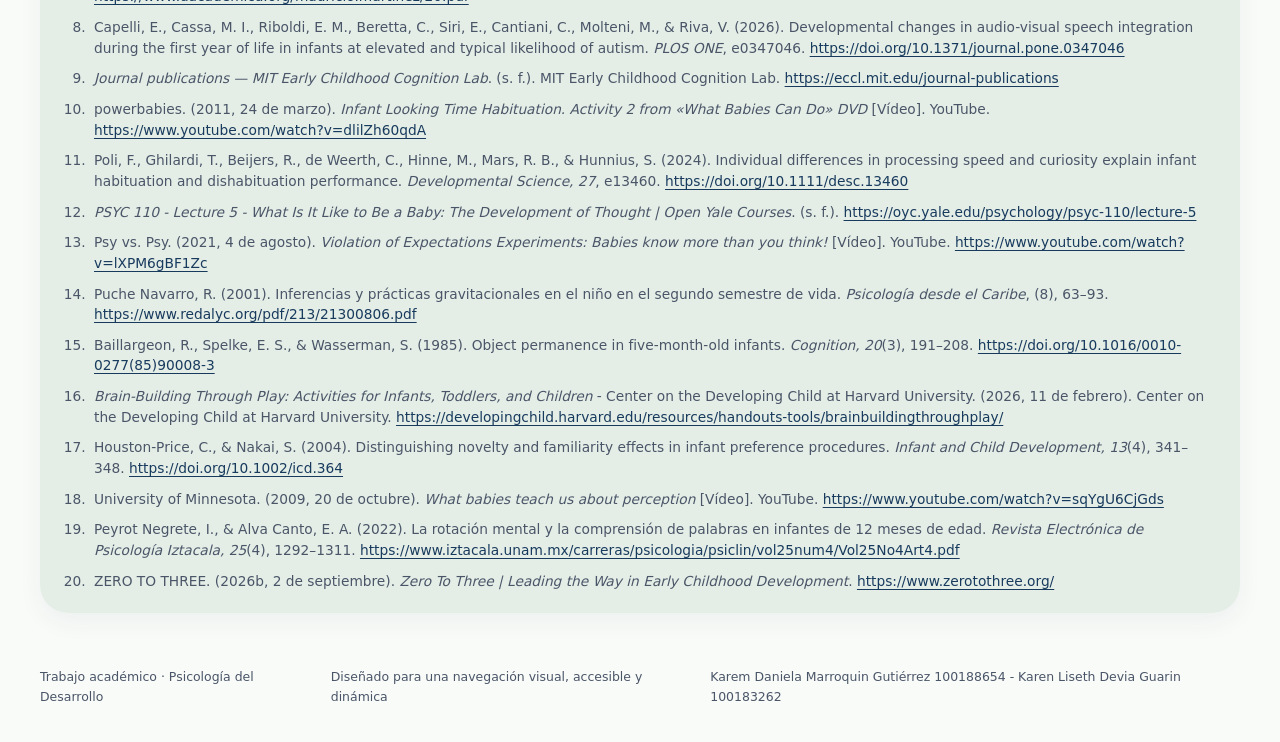
==== commit c2a04c59: "fix footer" ====
--- a/index.html
+++ b/index.html
@@ -86,7 +86,7 @@
   <footer class="site-footer">
     <span>Trabajo académico · Psicología del Desarrollo</span>
     <span>Diseñado para una navegación visual, accesible y dinámica</span>
-    <span>Karen y Daniela</span>
+    <span>Karem Daniela Marroquin Gutiérrez 100188654 - Karen Liseth Devia Guarin 100183262</span>
   </footer>
   <script src="app.js"></script>
 </body>
--- a/styles.css
+++ b/styles.css
@@ -379,8 +379,19 @@
 .article-card strong { display: block; margin-top: 4px; line-height: 1.22; }
 .article-card p { margin: 7px 0 0; font-size: .78rem; }
 .recommendation-link { display: inline-flex; margin-top: 6px; font-weight: 900; text-decoration: underline; text-underline-offset: 4px; }
-.fact-box { display: flex; flex-direction: column; justify-content: space-between; background: var(--sapphire); color: var(--white); }
+
+.fact-box {
+  display: flex;
+  flex-direction: column;
+  gap: 18px;              /* separación entre el texto y la línea "Método:" */
+  align-self: start;      /* evita que se estire a la altura de la tarjeta 05 */
+  height: fit-content;
+  background: var(--sapphire);
+  color: var(--white);
+}
+
 .fact-box p { color: var(--white); font-size: 1.16rem; line-height: 1.35; }
+
 .fact-icon { width: 50px; height: 50px; display:grid; place-items:center; border-radius: 16px; background: var(--mint); color: var(--sapphire); font-size: 1.5rem; }
 .refline { margin-top: 16px; padding-top: 14px; border-top: 1px solid rgba(255,255,255,.16); font-size: .74rem; opacity: .86; }
 .loading { min-height: 100vh; display: grid; place-items: center; color: var(--slate); }
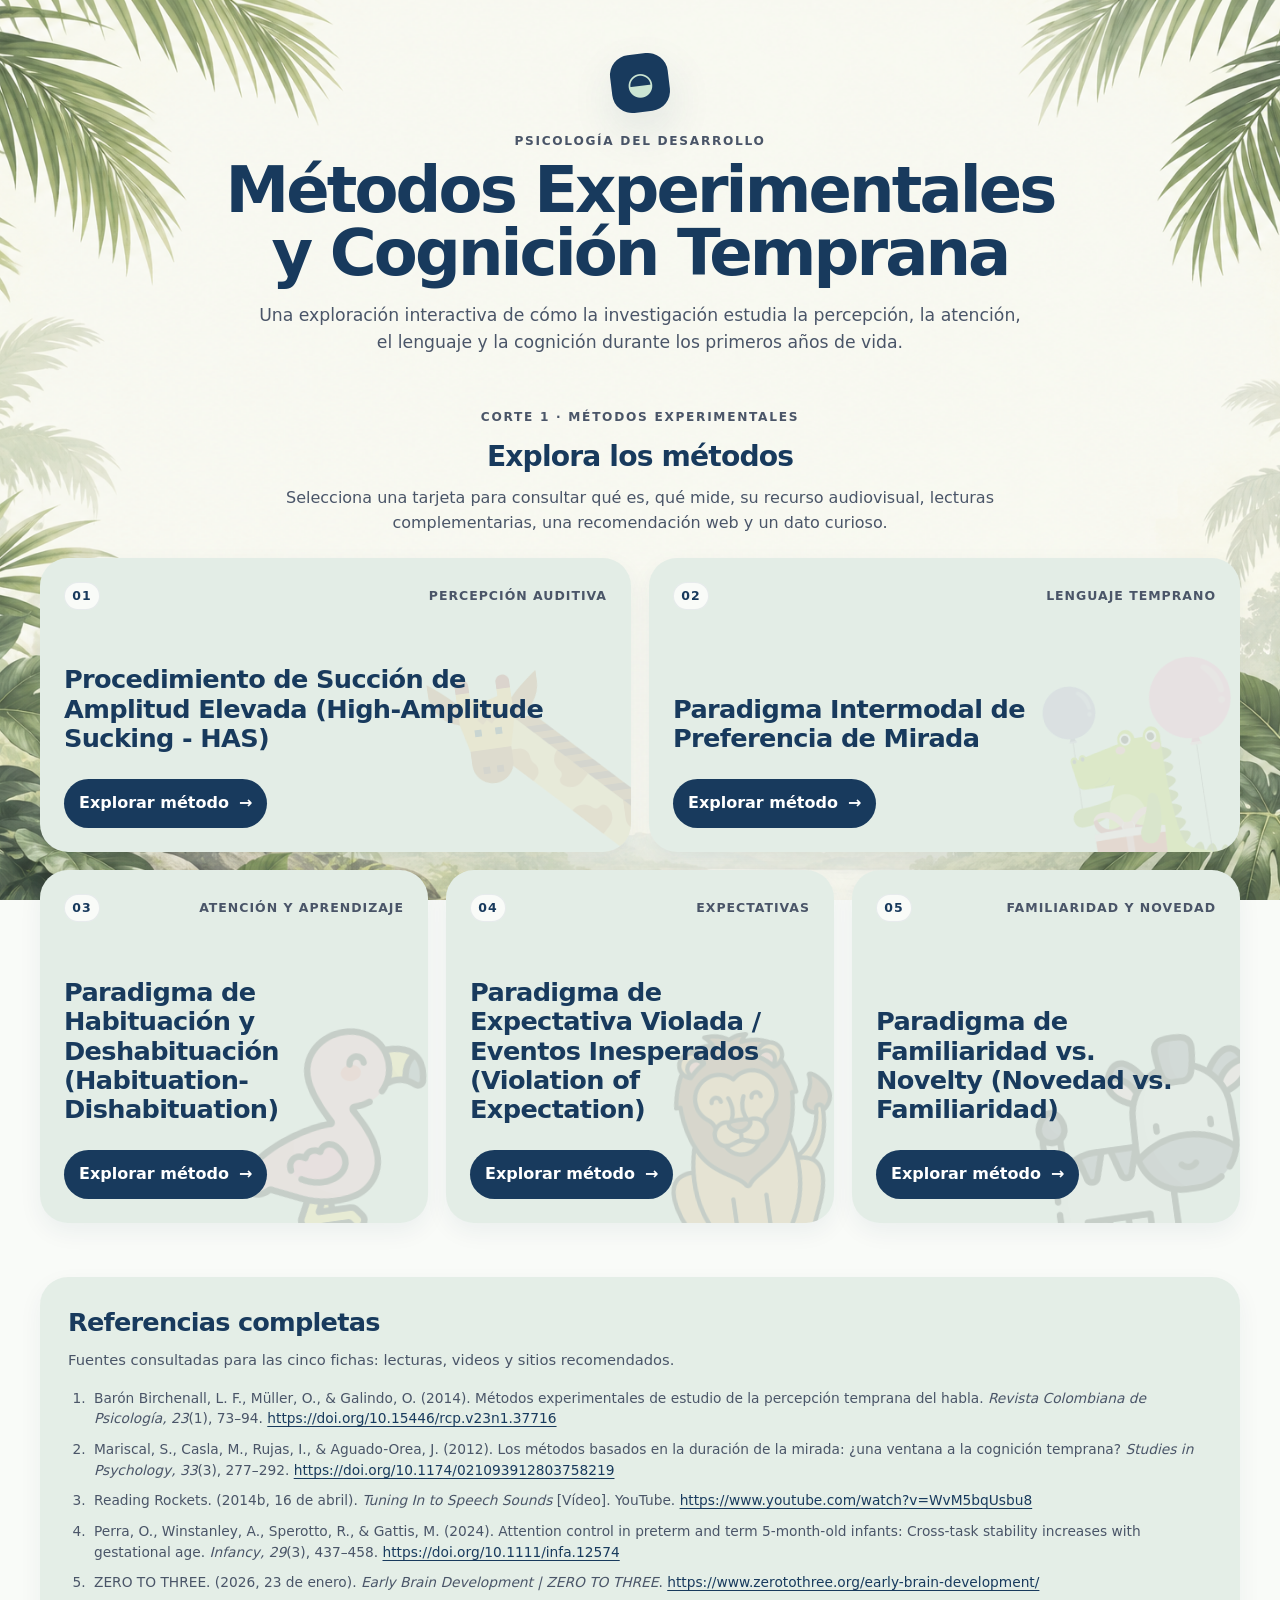
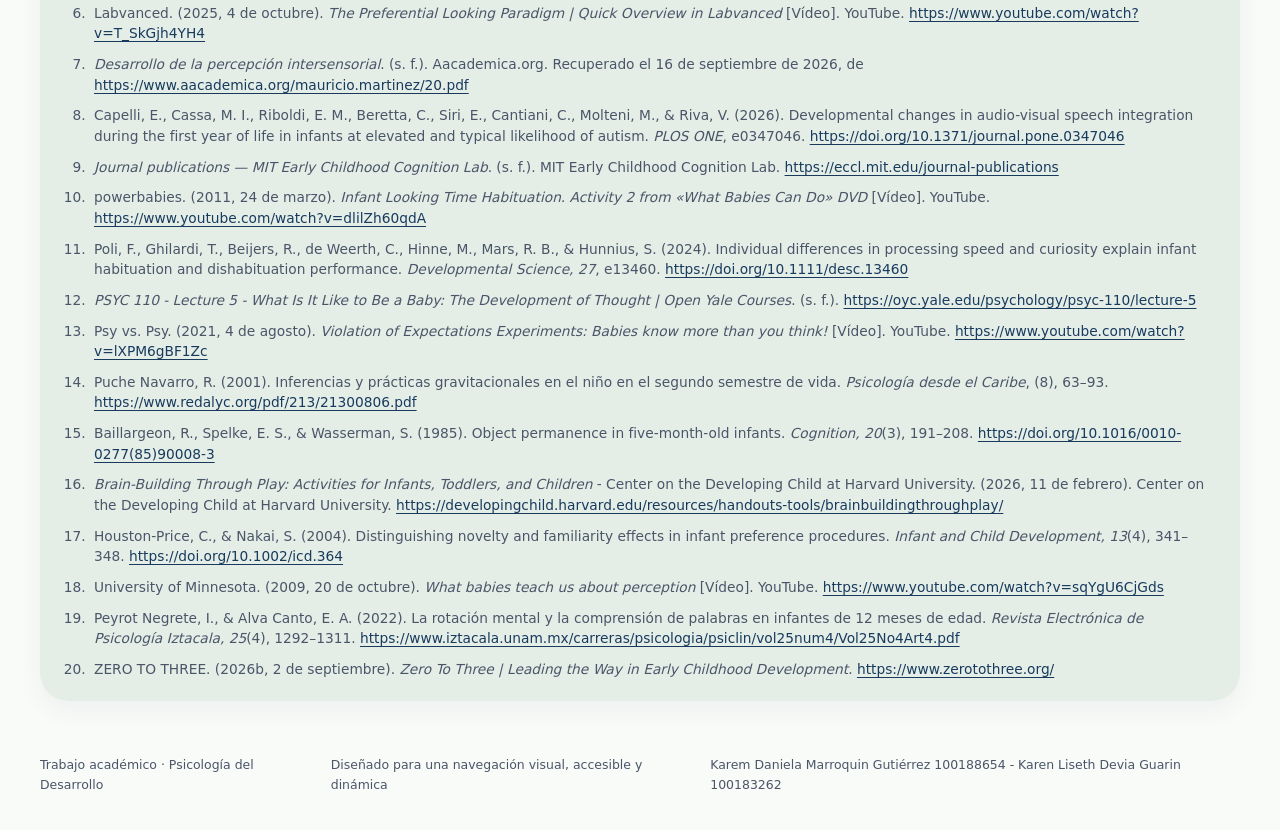
==== commit bb5dce76: "fix images" ====
--- a/index.html
+++ b/index.html
@@ -23,7 +23,7 @@
       <div class="section-intro reveal-up">
         <p class="section-kicker">Corte 1 · Métodos experimentales</p>
         <h2 id="metodos-heading">Explora los métodos</h2>
-        <p>Selecciona una tarjeta para consultar qué es, qué mide, su recurso audiovisual, lecturas complementarias, una recomendación web y un dato llamativo.</p>
+        <p>Selecciona una tarjeta para consultar qué es, qué mide, su recurso audiovisual, lecturas complementarias, una recomendación web y un dato curioso.</p>
       </div>
 
       <div class="methods-grid">
@@ -31,7 +31,7 @@
           <div class="card-topline"><span class="badge">01</span><span>Percepción auditiva</span></div>
           <div class="animal-watermark" aria-hidden="true"><img src="icons/jirafa.png" alt="" /></div>
           <div class="card-content">
-            <h3>Procedimiento de Succión de Amplitud Elevada</h3>
+            <h3>Procedimiento de Succión de Amplitud Elevada (High-Amplitude Sucking - HAS)</h3>
             <a class="primary-btn" href="method.html?id=has">Explorar método <span>→</span></a>
           </div>
         </article>
@@ -49,7 +49,7 @@
           <div class="card-topline"><span class="badge">03</span><span>Atención y aprendizaje</span></div>
           <div class="animal-watermark" aria-hidden="true"><img src="icons/flamenco.png" alt="" /></div>
           <div class="card-content">
-            <h3>Paradigma de Habituación y Deshabituación</h3>
+            <h3>Paradigma de Habituación y Deshabituación (Habituation-Dishabituation)</h3>
             <a class="primary-btn" href="method.html?id=hab">Explorar método <span>→</span></a>
           </div>
         </article>
@@ -58,7 +58,7 @@
           <div class="card-topline"><span class="badge">04</span><span>Expectativas</span></div>
           <div class="animal-watermark" aria-hidden="true"><img src="icons/leon.png" alt="" /></div>
           <div class="card-content">
-            <h3>Paradigma de Expectativa Violada / Eventos Inesperados</h3>
+            <h3>Paradigma de Expectativa Violada / Eventos Inesperados (Violation of Expectation)</h3>
             <a class="primary-btn" href="method.html?id=voe">Explorar método <span>→</span></a>
           </div>
         </article>
@@ -67,7 +67,7 @@
           <div class="card-topline"><span class="badge">05</span><span>Familiaridad y novedad</span></div>
           <div class="animal-watermark" aria-hidden="true"><img src="icons/cebra.png" alt="" /></div>
           <div class="card-content">
-            <h3>Paradigma de Familiaridad vs. Novelty</h3>
+            <h3>Paradigma de Familiaridad vs. Novelty (Novedad vs. Familiaridad)</h3>
             <a class="primary-btn" href="method.html?id=fn">Explorar método <span>→</span></a>
           </div>
         </article>
@@ -83,11 +83,11 @@
     </div>
   </section>
 
-  <footer class="site-footer">
-    <span>Trabajo académico · Psicología del Desarrollo</span>
-    <span>Diseñado para una navegación visual, accesible y dinámica</span>
-    <span>Karem Daniela Marroquin Gutiérrez 100188654 - Karen Liseth Devia Guarin 100183262</span>
-  </footer>
+<footer class="site-footer">
+<span>Trabajo académico · Psicología del Desarrollo</span>
+<span>Diseñado para una navegación visual, accesible y dinámica</span>
+<span>Karem Daniela Marroquin Gutiérrez 100188654 - Karen Liseth Devia Guarin 100183262</span>
+</footer>
   <script src="app.js"></script>
 </body>
 </html>
